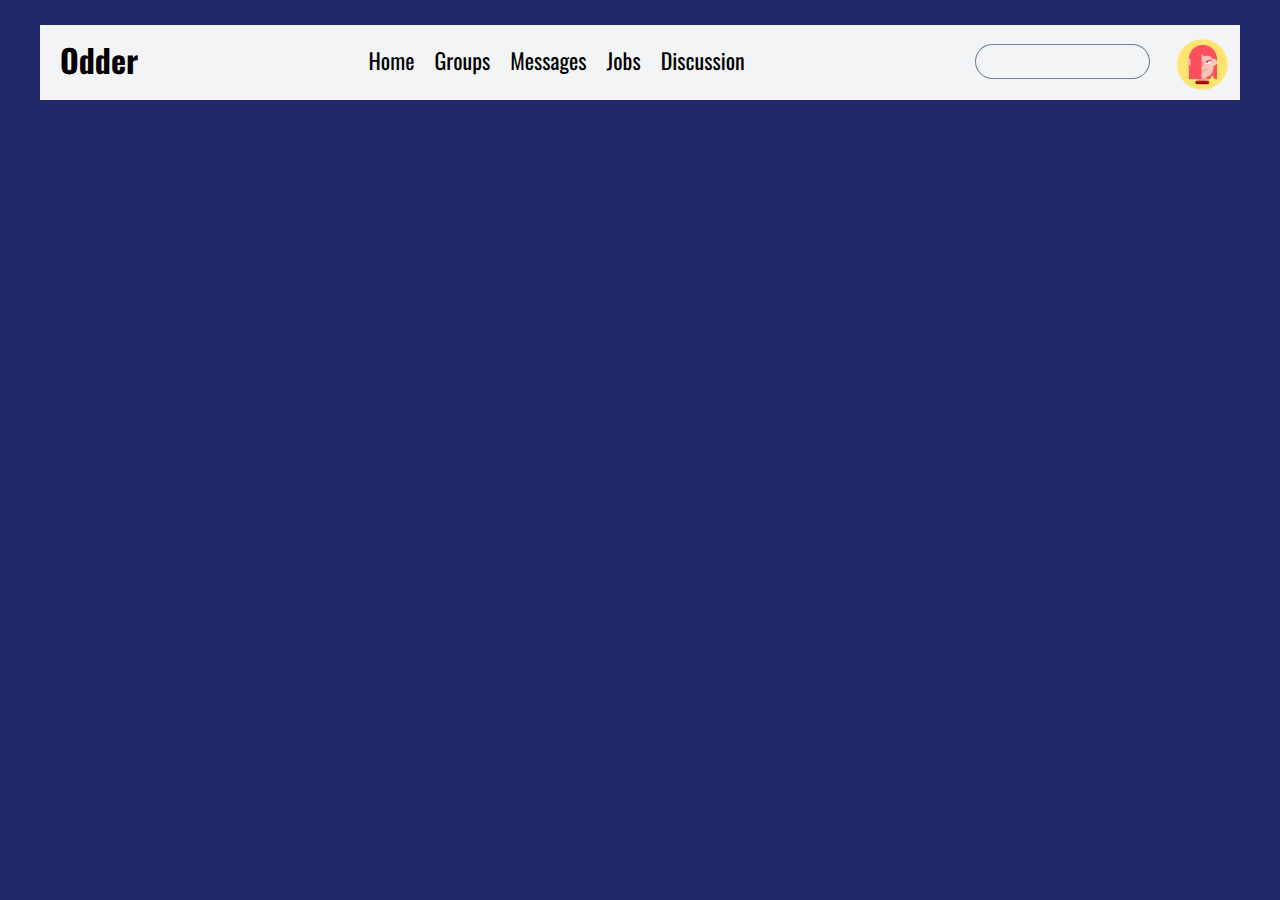
==== home.html @ 26421576 "Create project" ====
<!DOCTYPE html>
<html lang="en" dir="ltr" >
    <head>
        <meta charset="utf-8"> 
        <meta name="viewport" content="width=device-width, initial-scale=1"> 
        <meta name="author" content="Apricosma">
        <meta name="description" content="Project">
        <meta name="keywords" content="HTML, CSS, SEO, web, web development">
        <link rel="shortcut icon" href="assets/media/favicon.png?v=2" type="image/x-icon">
        <link rel="preconnect" href="https://fonts.googleapis.com">
        <link rel="preconnect" href="https://fonts.gstatic.com" crossorigin>
        <link href="https://fonts.googleapis.com/css2?family=Oswald:wght@200;300;400;500;600;700&display=swap" rel="stylesheet">
        <link rel="stylesheet" href="https://cdnjs.cloudflare.com/ajax/libs/font-awesome/6.2.0/css/all.min.css" integrity="sha512-xh6O/CkQoPOWDdYTDqeRdPCVd1SpvCA9XXcUnZS2FmJNp1coAFzvtCN9BmamE+4aHK8yyUHUSCcJHgXloTyT2A==" crossorigin="anonymous" referrerpolicy="no-referrer" />
        <title>Careerboard</title>
        <link rel="stylesheet" type="text/css" href="assets/style/index.css">
        <script src="assets/script/index.js" defer></script>
    </head>
    <body>
        <main>
            <div class="wrapper container">
                <header class="flex">
                    <div>
                        <i class="fa-solid fa-otter"></i>
                        <h1 class="float-right">Odder</h1>
                    </div>
                    
                    <nav>
                        <ul class="flex navlist">
                            <li>Home</li>
                            <li>Groups</li>
                            <li>Messages</li>
                            <li>Jobs</li>
                            <li>Discussion</li>
                        </ul>
                    </nav>
                    <div>
                        <input type="search">
                        <img src="./assets/media/vecteezy_girl-flat-design-avatar-with-angry-face-for-profile-picture_7819618.png" alt="User picture" class="user-image-small float-right">
                    </div>
                </header>
            </div>
        </main>
    </body>
</html>
---- assets/style/index.css ----
@import "./reset.css";

:root {
    --app-light-bg: #f2f4f6;
    --app-red: #ff3c57;
    --app-green: #33ab4e;
    --app-purple: #833cff;
    --app-orange: #ff833c;
    --app-blue: #1f2969;
    --app-blue-hover: #364ee6;
}
    
body {
    background-color: var(--app-blue);
}
    
.container {
    width: min(100% - 30px, 1280px);
    margin-inline: auto;
}

.wrapper {
    padding: 25px;
}

.flex {
    display: flex;
    justify-content: space-between;
}

/* - - - - - - - - - - - - */
/* Header                  */
/* - - - - - - - - - - - - */

header {
    background-color: var(--app-light-bg);
    height: 75px;
    padding: 12px 10px;
}

header i {
    font-size: 48px;
    color: rgb(0, 132, 255);
}

header h1 {
    margin-left: 10px;
}

header input {
    height: 35px;
    width: 175px;
    border-radius: 25px;
    background-color: var(--app-light-bg);
    border: 1px solid #131b4e8f;
    margin: 7px 25px 0 0;
    padding: 0 15px;
    font-size: 20px;
}

ul li {
    list-style: none;
    font-size: 22px;
    padding: 8px 10px;
}

.navlist {
    justify-content: space-between;
}

.user-image-small {
    width: 55px;
}

.float-right {
    float: right;
}
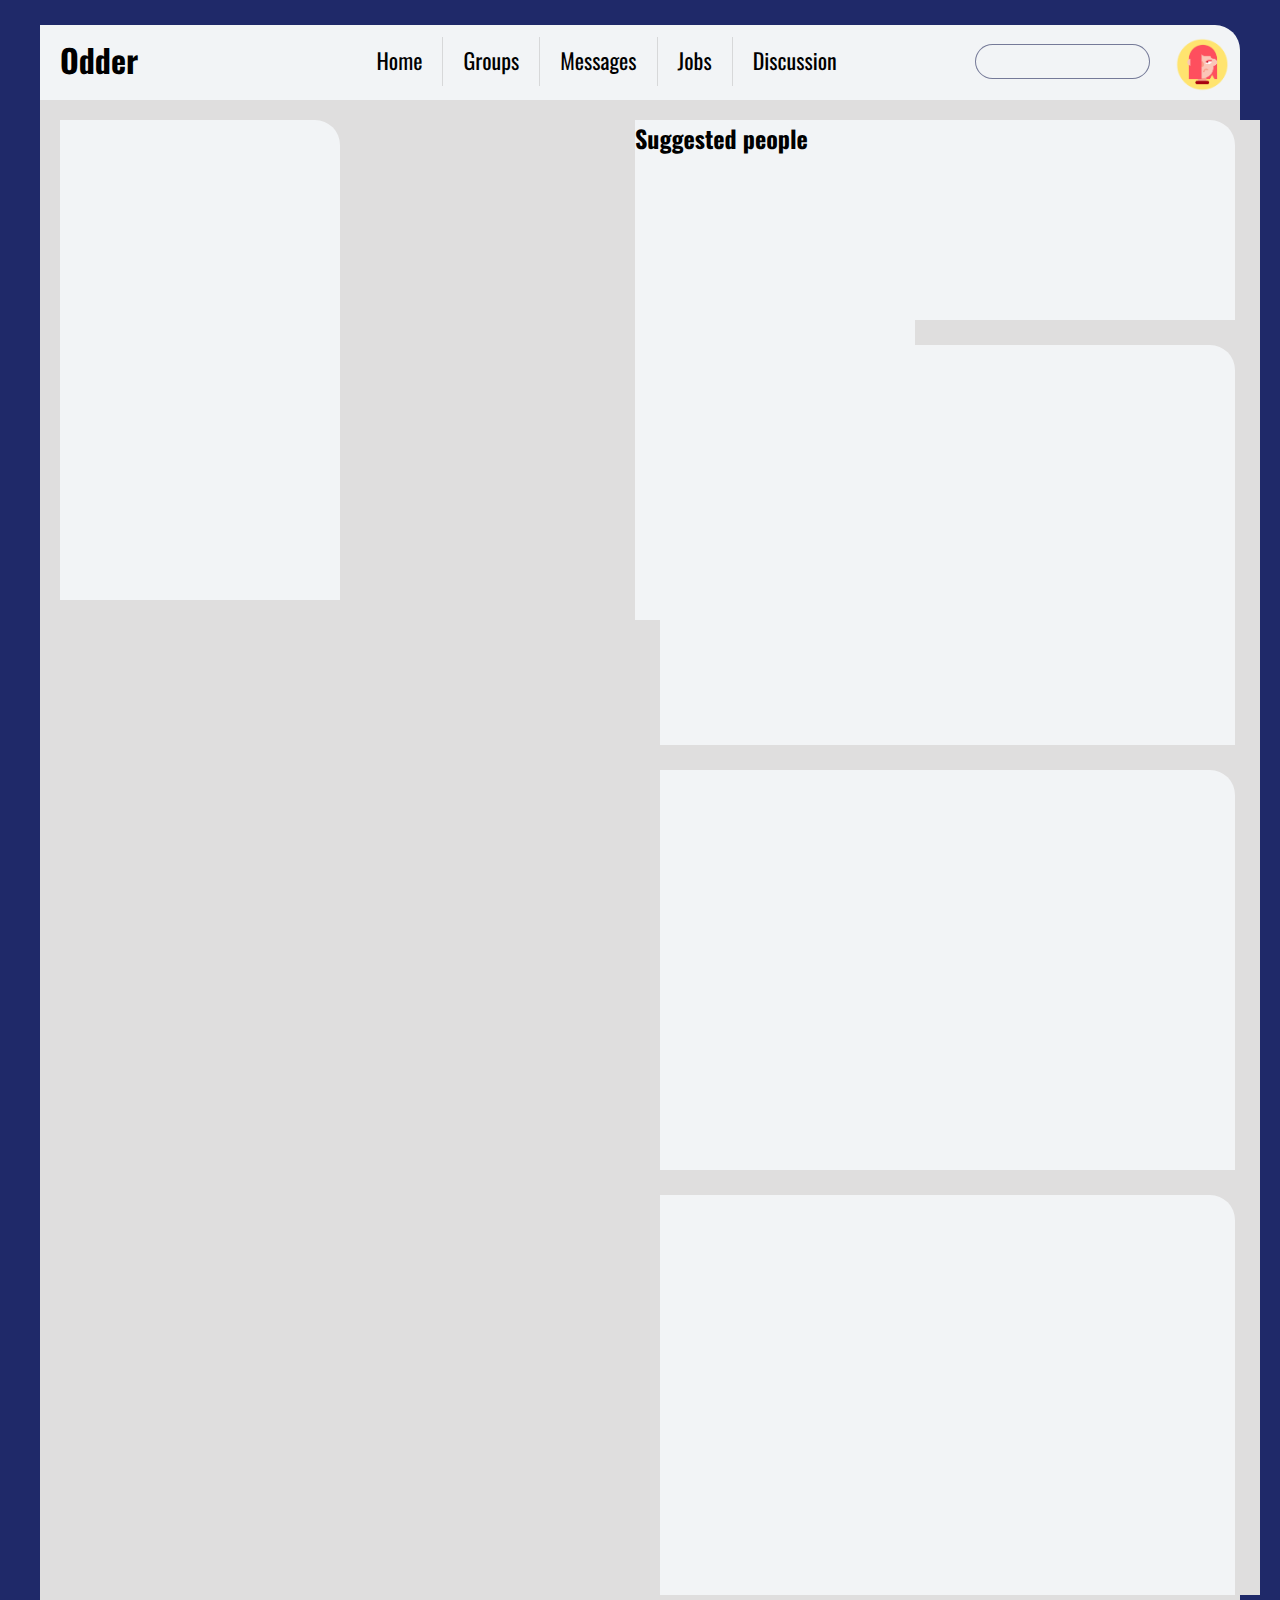
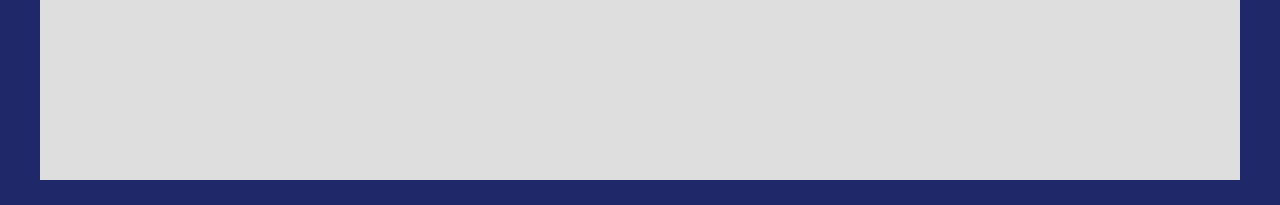
==== commit 35fa6099: "Add body section" ====
--- a/home.html
+++ b/home.html
@@ -38,6 +38,34 @@
                         <img src="./assets/media/vecteezy_girl-flat-design-avatar-with-angry-face-for-profile-picture_7819618.png" alt="User picture" class="user-image-small float-right">
                     </div>
                 </header>
+
+                <div class="main-panel">
+                    <aside class="user-panel">
+                        <div>
+
+                        </div>
+                    </aside>
+
+                    <div class="post-section">
+                        <div class="new-post">
+
+                        </div>
+
+                        <div class="test-post">
+
+                        </div>
+                        <div class="test-post">
+
+                        </div>
+                        <div class="test-post">
+
+                        </div>
+                    </div>
+
+                    <aside class="suggested-users">
+                        <h2>Suggested people</h2>
+                    </aside>
+                </div>
             </div>
         </main>
     </body>
--- a/assets/style/index.css
+++ b/assets/style/index.css
@@ -2,6 +2,7 @@
 
 :root {
     --app-light-bg: #f2f4f6;
+    --app-tint-light-bg: #dfdede;
     --app-red: #ff3c57;
     --app-green: #33ab4e;
     --app-purple: #833cff;
@@ -36,6 +37,7 @@
     background-color: var(--app-light-bg);
     height: 75px;
     padding: 12px 10px;
+    border-radius: 0 25px 0 0;
 }
 
 header i {
@@ -61,7 +63,15 @@
 ul li {
     list-style: none;
     font-size: 22px;
-    padding: 8px 10px;
+    padding: 8px 20px;
+}
+
+ul > :not(:first-child) {
+    border-left: 1px solid #adadad62;
+}
+
+ul {
+    margin-left: 100px;
 }
 
 .navlist {
@@ -74,4 +84,63 @@
 
 .float-right {
     float: right;
+}
+
+/* - - - - - - - - - - - - */
+/* Body section            */
+/* - - - - - - - - - - - - */
+
+.main-panel {
+    background-color: var(--app-tint-light-bg);
+    min-height: 1680px;
+    padding: 20px 20px;
+}
+
+/* - - - - - - - - - - - - */
+/* User pane               */
+/* - - - - - - - - - - - - */
+
+.user-panel {
+    background-color: var(--app-light-bg);
+    width: 280px;
+    height: 480px;
+    border-radius: 0 25px 0 0;
+}
+
+/* - - - - - - - - - - - - */
+/* Post-section            */
+/* - - - - - - - - - - - - */
+
+.post-section {
+    min-height: 680px;
+    width: 625px;
+    background-color: var(--app-tint-light-bg);
+    position: absolute;
+    top: 120px;
+    left: 635px;
+    padding: 0 25px;
+}
+
+.new-post {
+    background-color: var(--app-light-bg);
+    width: 575px;
+    height: 200px;
+    border-radius: 0 25px 0 0;
+}
+
+.test-post {
+    background-color: var(--app-light-bg);
+    width: 575px;
+    min-height: 400px;
+    margin-top: 25px;
+    border-radius: 0 25px 0 0;
+}
+
+.suggested-users {
+    background-color: var(--app-light-bg);
+    width: 280px;
+    height: 500px;
+    position: absolute;
+    right: 365px;
+    top: 120px;
 }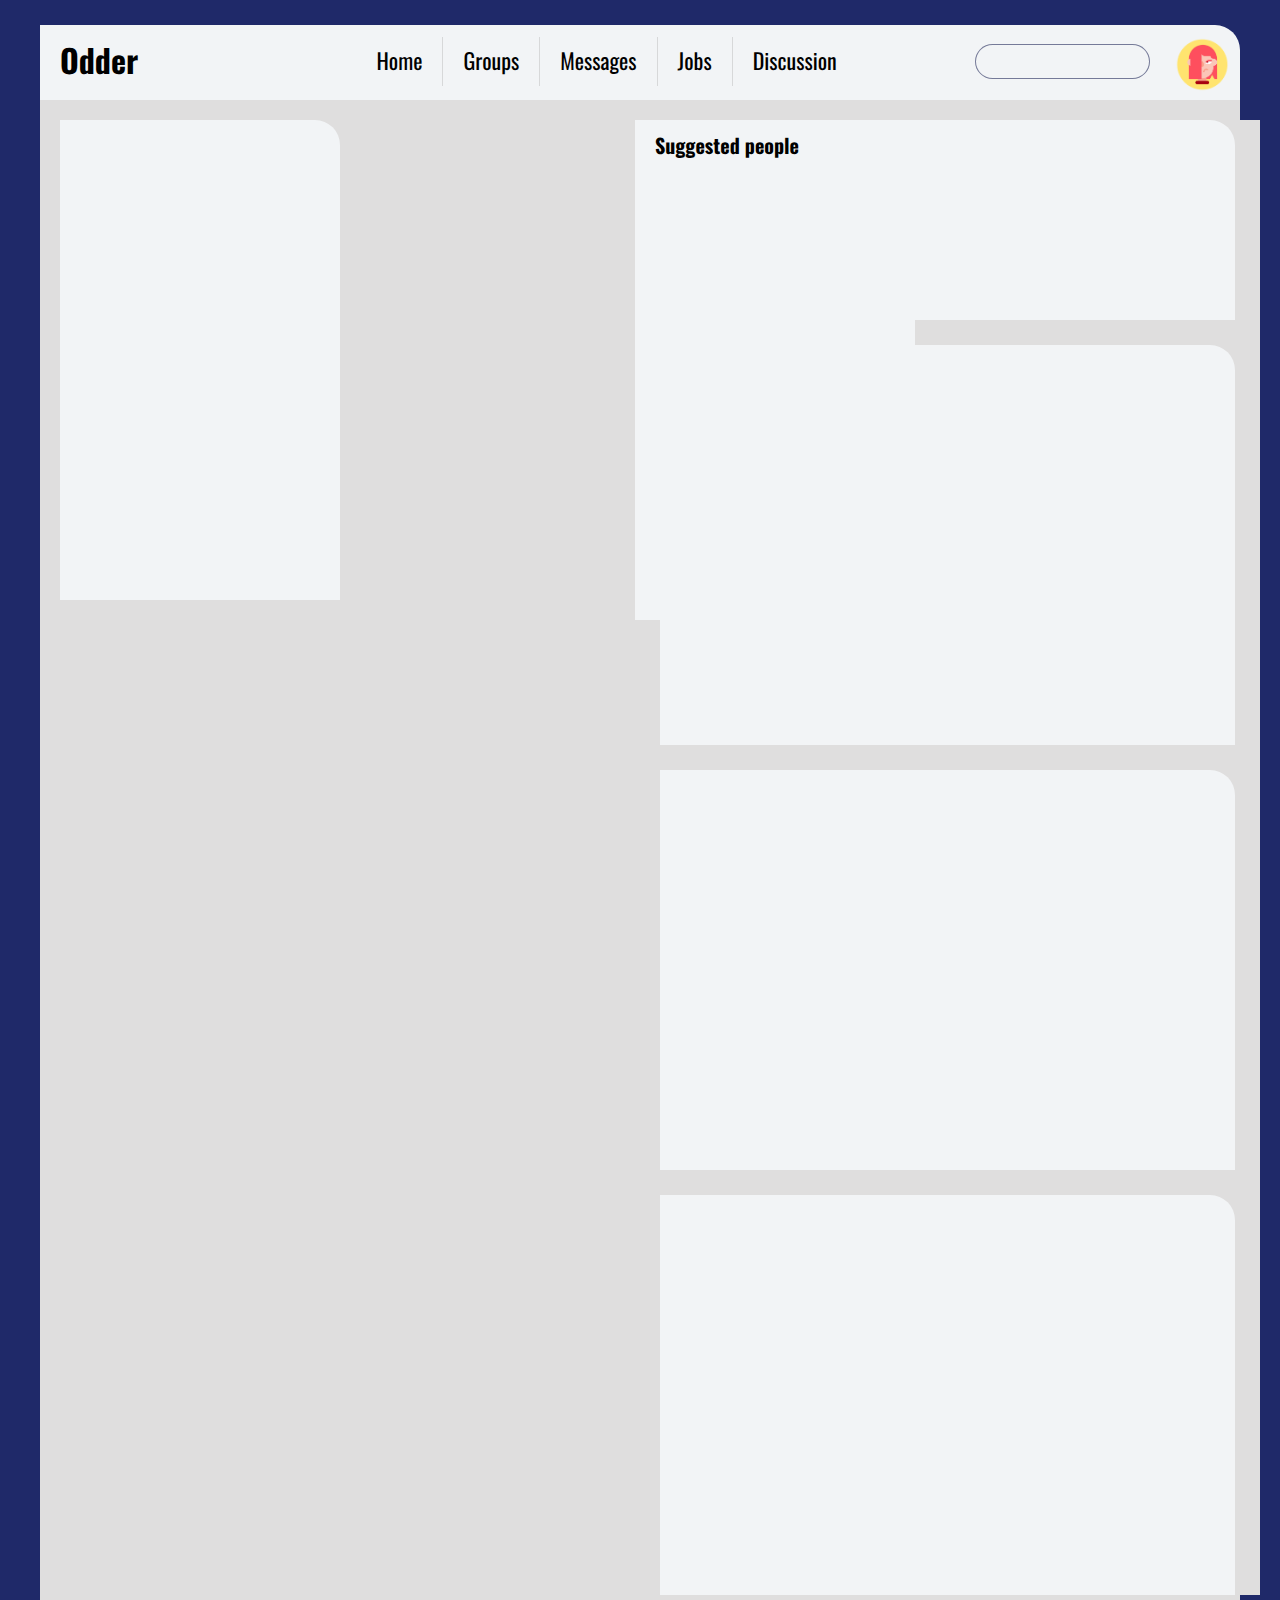
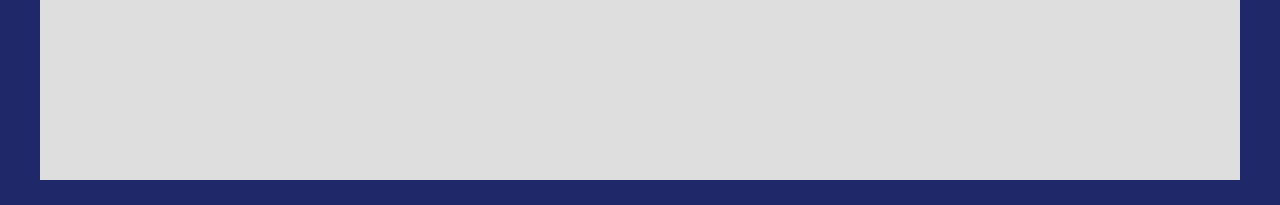
==== commit 50c6cfd5: "Add random suggested users and styling" ====
--- a/home.html
+++ b/home.html
@@ -11,7 +11,7 @@
         <link rel="preconnect" href="https://fonts.gstatic.com" crossorigin>
         <link href="https://fonts.googleapis.com/css2?family=Oswald:wght@200;300;400;500;600;700&display=swap" rel="stylesheet">
         <link rel="stylesheet" href="https://cdnjs.cloudflare.com/ajax/libs/font-awesome/6.2.0/css/all.min.css" integrity="sha512-xh6O/CkQoPOWDdYTDqeRdPCVd1SpvCA9XXcUnZS2FmJNp1coAFzvtCN9BmamE+4aHK8yyUHUSCcJHgXloTyT2A==" crossorigin="anonymous" referrerpolicy="no-referrer" />
-        <title>Careerboard</title>
+        <title>Odder</title>
         <link rel="stylesheet" type="text/css" href="assets/style/index.css">
         <script src="assets/script/index.js" defer></script>
     </head>
@@ -64,6 +64,9 @@
 
                     <aside class="suggested-users">
                         <h2>Suggested people</h2>
+                        <div class="user-suggestion">
+                            <img src="" alt="">
+                        </div>
                     </aside>
                 </div>
             </div>
--- a/assets/style/index.css
+++ b/assets/style/index.css
@@ -143,4 +143,37 @@
     position: absolute;
     right: 365px;
     top: 120px;
-}+    padding: 10px;
+}
+
+.suggested-users > div {
+    margin-top: 15px;
+}
+
+.user-div {
+    display: grid;
+    justify-content: start;
+    grid-template-columns: auto 1fr;
+    margin-top: 10px;
+}
+
+.user-div p {
+    position: absolute;
+    left: 69px;
+    margin-top: 25px;
+    font-size: 14px;
+}
+
+.suggested-users img {
+    border-radius: 50%;
+}
+
+.suggested-users h2, .suggested-users p {
+    text-align: center;
+}
+
+.suggested-users h2 {
+    font-size: 20px;
+    text-align: left;
+    margin-left: 10px;
+}
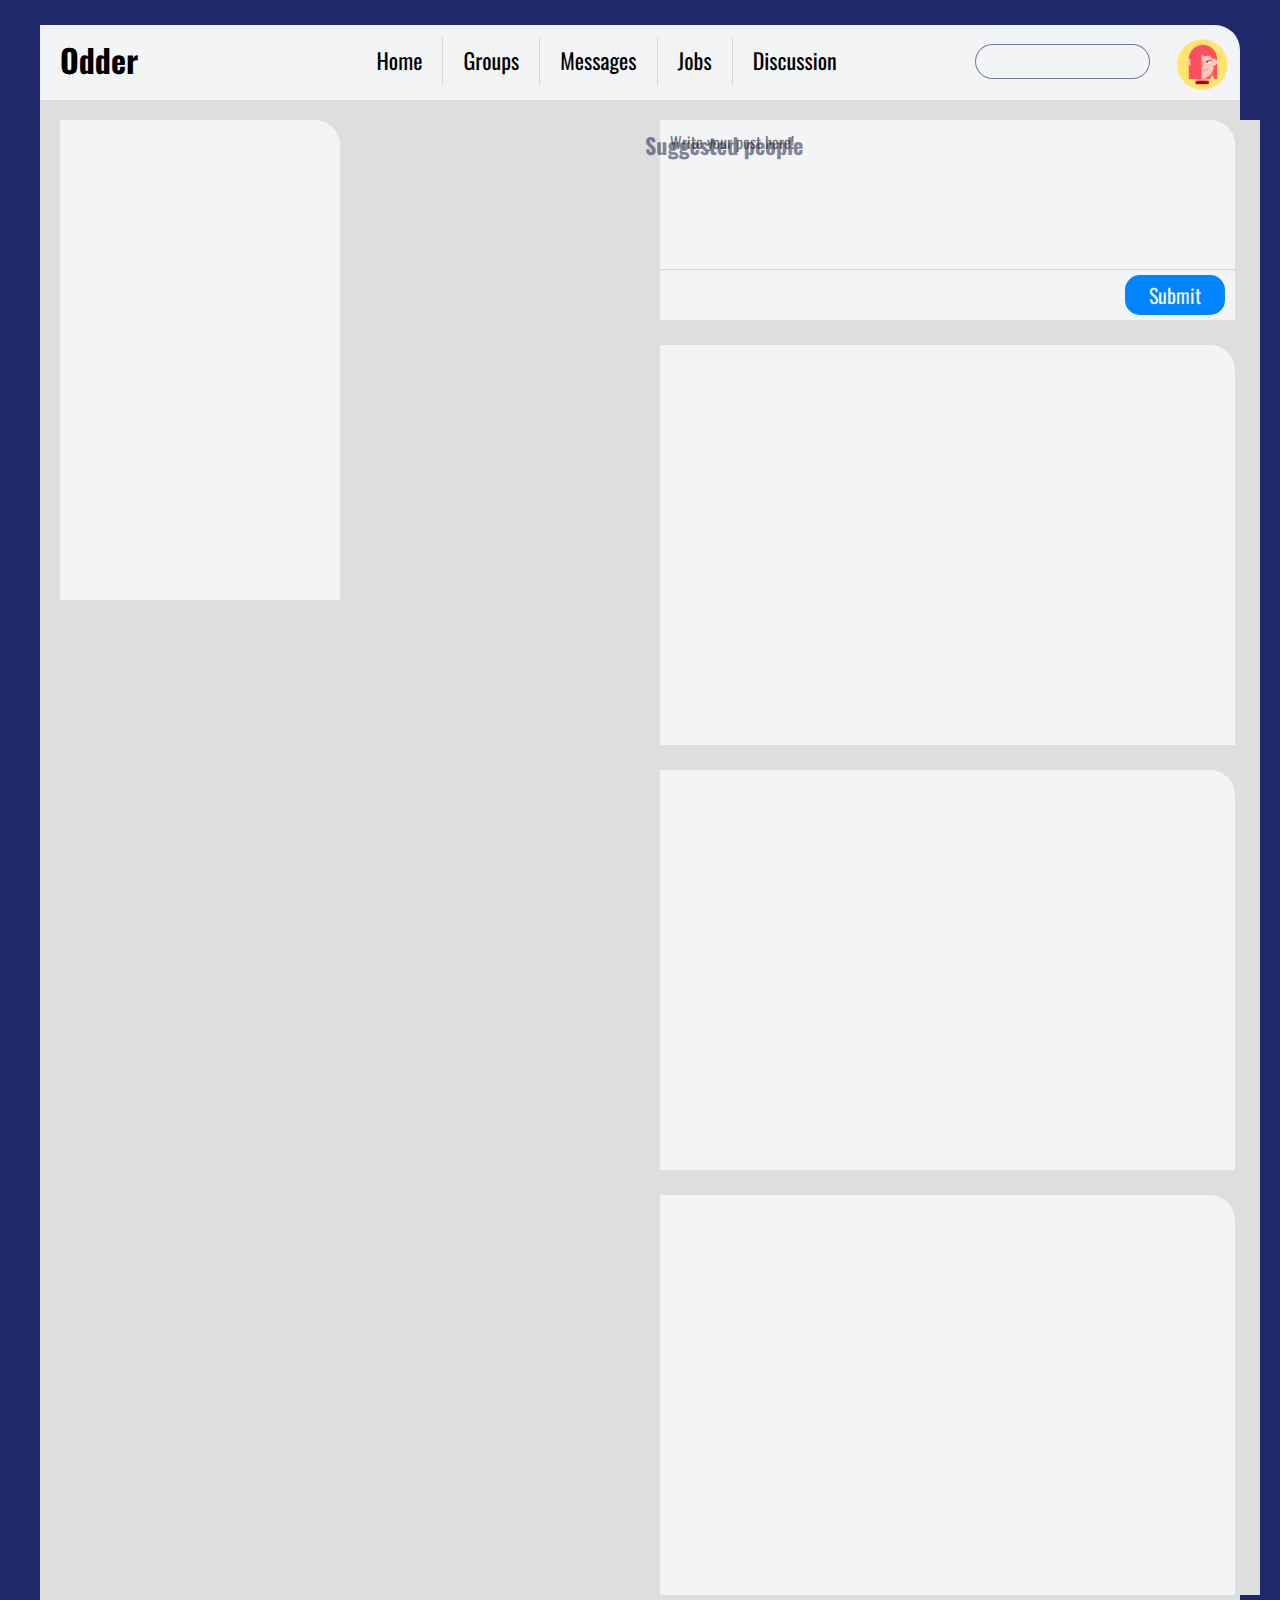
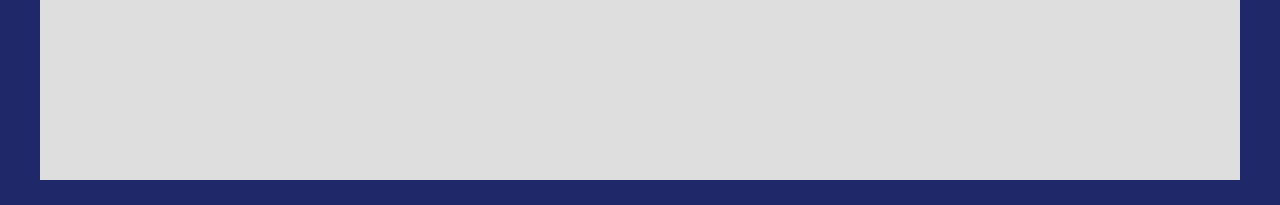
==== commit a104763a: "Style new post area" ====
--- a/home.html
+++ b/home.html
@@ -48,7 +48,15 @@
 
                     <div class="post-section">
                         <div class="new-post">
-
+                            <textarea placeholder="Write your post here!" class="new-post-input"></textarea>
+                            <div class="bottom-wrapper">
+                                <div class="post-icons">
+                                    <i class="fa-solid fa-plus"></i>
+                                    <i class="fa-solid fa-folder-plus"></i>
+                                    <i class="fa-regular fa-file-image"></i>
+                                </div>
+                                <input type="button" value="Submit">
+                            </div>
                         </div>
 
                         <div class="test-post">
@@ -65,7 +73,7 @@
                     <aside class="suggested-users">
                         <h2>Suggested people</h2>
                         <div class="user-suggestion">
-                            <img src="" alt="">
+                            
                         </div>
                     </aside>
                 </div>
--- a/assets/style/index.css
+++ b/assets/style/index.css
@@ -9,6 +9,7 @@
     --app-orange: #ff833c;
     --app-blue: #1f2969;
     --app-blue-hover: #364ee6;
+    --app-nice-blue: #0084ff;
 }
     
 body {
@@ -42,7 +43,7 @@
 
 header i {
     font-size: 48px;
-    color: rgb(0, 132, 255);
+    color: var(--app-nice-blue);
 }
 
 header h1 {
@@ -128,6 +129,39 @@
     border-radius: 0 25px 0 0;
 }
 
+.bottom-wrapper {
+    display: flex;
+    justify-content: space-between;
+}
+
+.new-post i {
+    font-size: 28px;
+    margin-top: 5px;
+    margin-left: 10px;
+}
+
+.new-post input[type=button] {
+    width: 100px;
+    margin-right: 10px;
+    height: 40px;
+    background-color: var(--app-nice-blue);
+    border-radius: 15px;
+    font-size: 20px;
+    color: var(--app-light-bg);
+    font-weight: 400;
+}
+
+textarea {
+    resize: none;
+    width: 100%;
+    height: 150px;
+    padding: 10px;
+    font-size: 16px;
+    background-color: var(--app-light-bg);
+    border-bottom: 1px solid #a8a8a867;
+    border-radius: 0 25px 0 0;
+}
+
 .test-post {
     background-color: var(--app-light-bg);
     width: 575px;
@@ -136,14 +170,17 @@
     border-radius: 0 25px 0 0;
 }
 
+/* Suggested users */
+
 .suggested-users {
-    background-color: var(--app-light-bg);
+    /* background-color: var(--app-light-bg); */
     width: 280px;
     height: 500px;
     position: absolute;
     right: 365px;
     top: 120px;
     padding: 10px;
+    color: #0d133a83;
 }
 
 .suggested-users > div {
@@ -157,6 +194,10 @@
     margin-top: 10px;
 }
 
+.user-div h2 {
+    color: #12183d;
+}
+
 .user-div p {
     position: absolute;
     left: 69px;
@@ -177,3 +218,8 @@
     text-align: left;
     margin-left: 10px;
 }
+
+.suggested-users > h2 {
+    font-size: 22px;
+    margin-left: 0;
+}
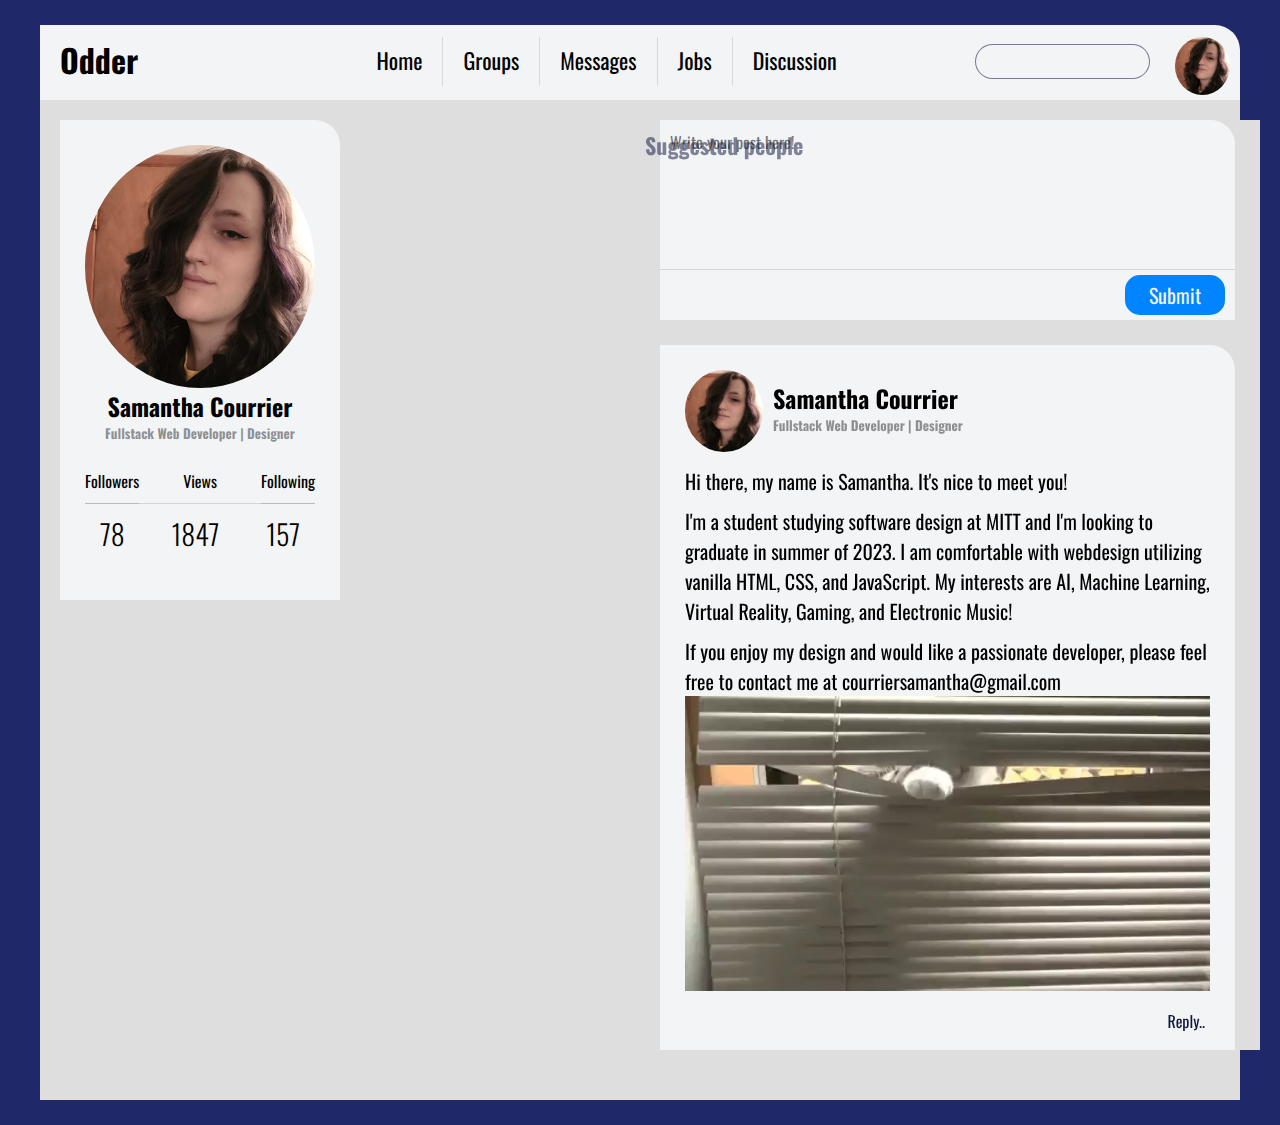
==== commit b7f6ef9d: "Style user posts and add image" ====
--- a/home.html
+++ b/home.html
@@ -35,14 +35,26 @@
                     </nav>
                     <div>
                         <input type="search">
-                        <img src="./assets/media/vecteezy_girl-flat-design-avatar-with-angry-face-for-profile-picture_7819618.png" alt="User picture" class="user-image-small float-right">
+                        <img src="./assets/media/woSdbIY.png" alt="User picture" class="user-image-small float-right">
                     </div>
                 </header>
 
                 <div class="main-panel">
                     <aside class="user-panel">
                         <div>
+                            <i class="fa-regular fa-envelope"></i>
+                            <img class="big-profile-image" src="./assets/media/woSdbIY.png">
+                            <h2>Samantha Courrier</h2>
+                            <h5>Fullstack Web Developer | Designer</h5>
+                            <p class="followers">Followers</p>
+                            <p class="following">Following</p>
+                            <p class="views">Views</p>
 
+                            <div class="metrics-wrapper">
+                                <p class="followers-value">78</p>
+                                <p class="following-value">157</p>
+                                <p class="views-value">1847</p>
+                            </div>
                         </div>
                     </aside>
 
@@ -59,14 +71,34 @@
                             </div>
                         </div>
 
-                        <div class="test-post">
-
-                        </div>
-                        <div class="test-post">
-
-                        </div>
-                        <div class="test-post">
-
+                        <div class="user-post">
+                            <img class="user-image" src="./assets/media/woSdbIY.png">
+                            <h2 class="user-name">Samantha Courrier</h2>
+                            <h5>Fullstack Web Developer | Designer</h5>
+                            <div class="text-post-wrapper">
+                                <p>Hi there, my name is Samantha. It's nice to meet you!</p>
+                                <p>I'm a student studying software design at MITT and I'm looking to
+                                    graduate in summer of 2023. I am comfortable with webdesign utilizing
+                                    vanilla HTML, CSS, and JavaScript. My interests are AI, Machine Learning,
+                                    Virtual Reality, Gaming, and Electronic Music!
+                                </p>
+                                <p>If you enjoy my design and would like a passionate developer, please feel
+                                    free to contact me at courriersamantha@gmail.com
+                                </p>
+                            </div>
+                            <video autoplay loop>
+                                <source src="./assets/media/AdvancedHappygoluckyCicada.mp4" type="video/mp4">
+                            </video>
+                            <div class="buttons">
+                                <div class="react">
+                                    <i class="fa-regular fa-heart"></i>
+                                    <i class="fa-solid fa-arrow-up-right-from-square"></i>
+                                </div>
+                                <div>
+                                    <p class="reply">Reply..</p>
+                                    <i class="fa-solid fa-reply"></i>
+                                </div>
+                            </div>
                         </div>
                     </div>
 
--- a/assets/style/index.css
+++ b/assets/style/index.css
@@ -81,6 +81,7 @@
 
 .user-image-small {
     width: 55px;
+    border-radius: 50%;
 }
 
 .float-right {
@@ -93,7 +94,7 @@
 
 .main-panel {
     background-color: var(--app-tint-light-bg);
-    min-height: 1680px;
+    min-height: 1000px;
     padding: 20px 20px;
 }
 
@@ -106,6 +107,41 @@
     width: 280px;
     height: 480px;
     border-radius: 0 25px 0 0;
+    text-align: center;
+    padding: 25px;
+}
+
+.big-profile-image {
+    border-radius: 50%;
+}
+
+.followers, .followers-value {
+    float: left;
+}
+
+.following, .following-value {
+    float: right;
+}
+
+.followers, .following, .views {
+    margin-top: 25px;
+    padding-bottom: 10px;
+    border-bottom: 1px solid #2e2e2e27;
+}
+
+.metrics-wrapper {
+    margin-top: 10px;
+    padding: 0 15px;
+    font-size: 28px;
+    font-weight: 300;
+}
+
+.fa-envelope {
+    position: absolute;
+    font-size: 48px;
+    color: #0084ff;
+    left: 575px;
+    top: 128px;
 }
 
 /* - - - - - - - - - - - - */
@@ -138,6 +174,7 @@
     font-size: 28px;
     margin-top: 5px;
     margin-left: 10px;
+    color: #12183d;
 }
 
 .new-post input[type=button] {
@@ -162,14 +199,63 @@
     border-radius: 0 25px 0 0;
 }
 
-.test-post {
+/* Existing posts */
+
+.user-post {
     background-color: var(--app-light-bg);
     width: 575px;
     min-height: 400px;
     margin-top: 25px;
     border-radius: 0 25px 0 0;
-}
-
+    padding: 25px 25px 4px 25px;
+}
+
+.user-post .user-image {
+    border-radius: 50%;
+    margin-right: 10px;
+}
+
+.text-post-wrapper :not(:first-child) {
+    margin-top: 10px;
+}
+
+.user-post .user-image {
+    width: 78px;
+    float: left;
+}
+
+.user-name {
+    margin-top: 10px;
+}
+
+h5 {
+    color: rgba(17, 17, 17, 0.452);
+}
+
+.text-post-wrapper {
+    font-size: 20px;
+    margin-top: 30px;
+}
+
+.buttons {
+    display: flex;
+    justify-content: space-between;
+    font-size: 28px;
+    color: #12183d;
+    margin-top: 5px;
+}
+
+.fa-reply {
+    margin-top: 8px;
+    color: #0084ff;
+}
+
+.reply {
+    font-size: 16px;
+    float: left;
+    line-height: 50px;
+    margin-right: 5px;
+}
 /* Suggested users */
 
 .suggested-users {
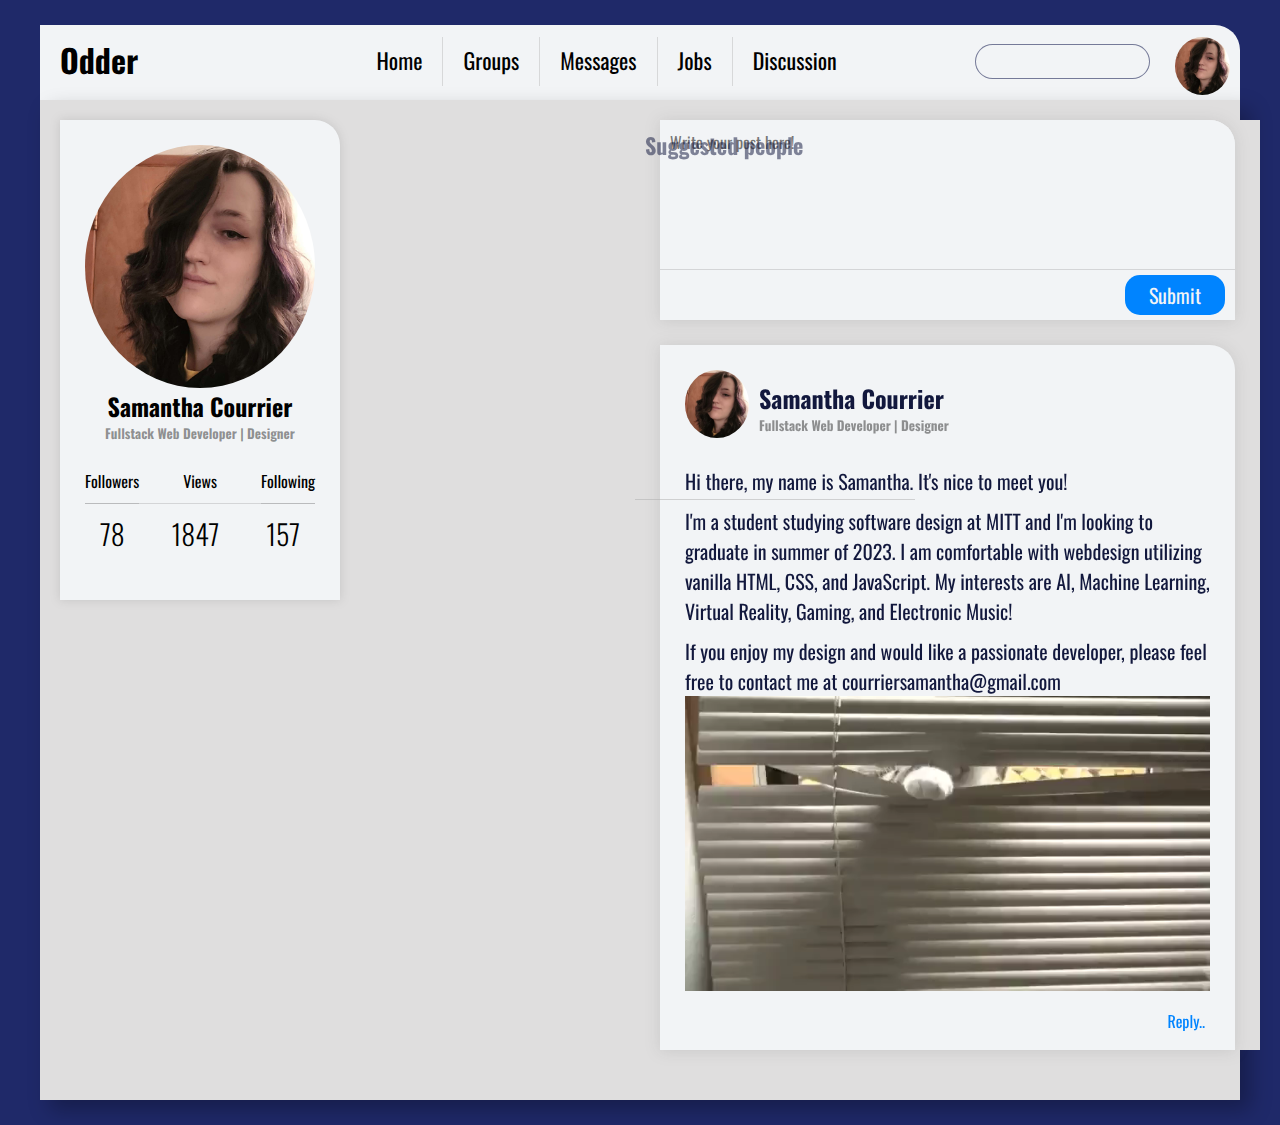
==== commit d30ba7c2: "Update style, add box-shadow, resize post image" ====
--- a/home.html
+++ b/home.html
@@ -42,7 +42,7 @@
                 <div class="main-panel">
                     <aside class="user-panel">
                         <div>
-                            <i class="fa-regular fa-envelope"></i>
+                            <a href="mailto: courriersamantha@gmail.com"><i class="fa-regular fa-envelope"></i></a>
                             <img class="big-profile-image" src="./assets/media/woSdbIY.png">
                             <h2>Samantha Courrier</h2>
                             <h5>Fullstack Web Developer | Designer</h5>
--- a/assets/style/index.css
+++ b/assets/style/index.css
@@ -96,6 +96,7 @@
     background-color: var(--app-tint-light-bg);
     min-height: 1000px;
     padding: 20px 20px;
+    box-shadow: 10px 10px 20px rgba(0, 0, 0, 0.281);
 }
 
 /* - - - - - - - - - - - - */
@@ -109,6 +110,7 @@
     border-radius: 0 25px 0 0;
     text-align: center;
     padding: 25px;
+    box-shadow: 0px 0px 10px #81818144;
 }
 
 .big-profile-image {
@@ -142,6 +144,10 @@
     color: #0084ff;
     left: 575px;
     top: 128px;
+}
+
+.fa-envelope:hover {
+    color: #3b9ffd
 }
 
 /* - - - - - - - - - - - - */
@@ -163,6 +169,7 @@
     width: 575px;
     height: 200px;
     border-radius: 0 25px 0 0;
+    box-shadow: 0px 1px 15px #81818138;
 }
 
 .bottom-wrapper {
@@ -174,7 +181,7 @@
     font-size: 28px;
     margin-top: 5px;
     margin-left: 10px;
-    color: #12183d;
+    color: #0084ff;
 }
 
 .new-post input[type=button] {
@@ -208,20 +215,19 @@
     margin-top: 25px;
     border-radius: 0 25px 0 0;
     padding: 25px 25px 4px 25px;
+    color: #12183d;
+    box-shadow: 0px 1px 15px #81818138;
 }
 
 .user-post .user-image {
     border-radius: 50%;
     margin-right: 10px;
+    width: 64px;
+    float: left;
 }
 
 .text-post-wrapper :not(:first-child) {
     margin-top: 10px;
-}
-
-.user-post .user-image {
-    width: 78px;
-    float: left;
 }
 
 .user-name {
@@ -241,7 +247,7 @@
     display: flex;
     justify-content: space-between;
     font-size: 28px;
-    color: #12183d;
+    color: #0084ff;
     margin-top: 5px;
 }
 
@@ -256,17 +262,23 @@
     line-height: 50px;
     margin-right: 5px;
 }
+
+.fa-reply:hover, .fa-plus:hover, .fa-folder-plus:hover, .fa-file-image:hover,
+.fa-heart:hover, .fa-arrow-up-right-from-square:hover {
+    color: #54abfd
+}
 /* Suggested users */
 
 .suggested-users {
     /* background-color: var(--app-light-bg); */
     width: 280px;
-    height: 500px;
+    height: 380px;
     position: absolute;
     right: 365px;
     top: 120px;
     padding: 10px;
     color: #0d133a83;
+    border-bottom: 1px solid #acacac80;
 }
 
 .suggested-users > div {
